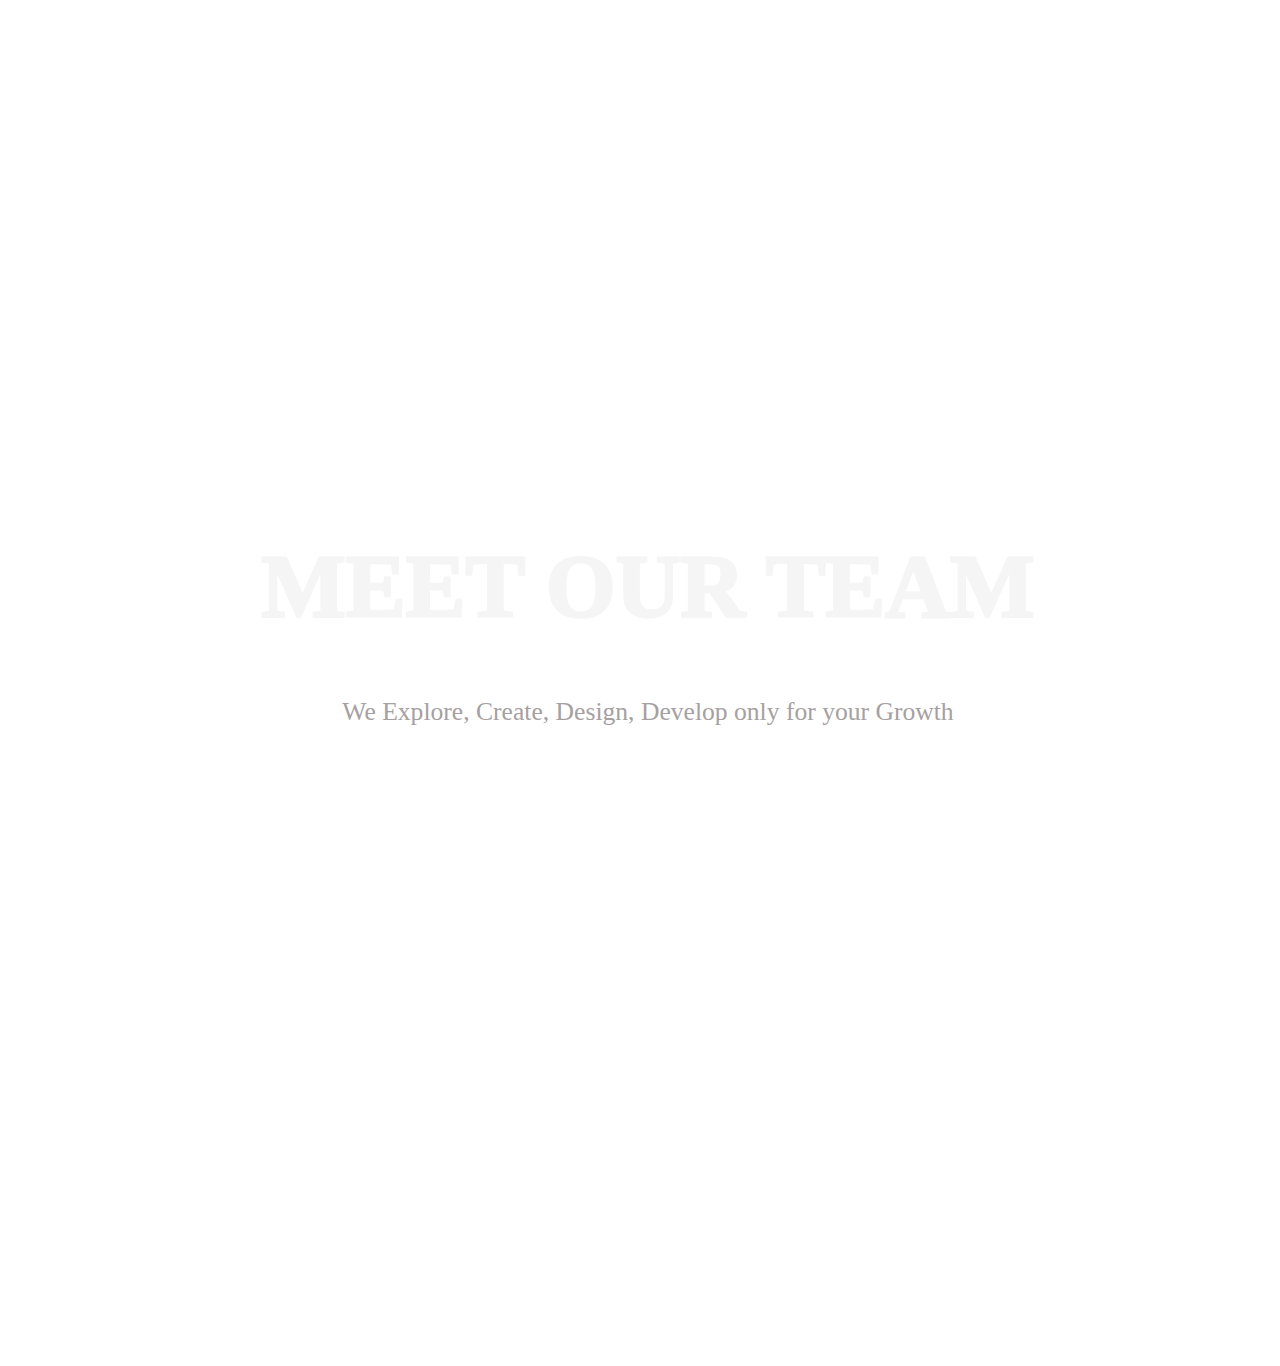
==== demo.html @ 9d8e81cb "our team page added and its layout is fixed for the larger screens" ====
<!DOCTYPE html>
<html lang="en">
<head>
    <meta charset="UTF-8">
    <meta name="viewport" content="width=device-width, initial-scale=1.0">
    <title>Document</title>
</head>
<body>
    <div id="team" class="team-container-outer">
    
        <div class="team-container">
            <div class="first-column">
                <div class="box box1"></div>
                <div class="box box2"></div>
                <div class="box box3"></div>
            </div>
            <div class="second-column">
                <h1>MEET OUR TEAM</h1>
                <p>We Explore, Create, Design, Develop only for your Growth</p>
            </div>
            <div class="third-column">
                <div class="box box4"></div>
                <div class="box box5"></div>
                <div class="box box6">
                    <div class="box box6-1"></div>
                    <div class="box box6-2"></div>
                </div>
            </div>
        </div>
    </div>
</body>
<style>
    /* team container CSS start */
.team-container-outer {
  display: flex;
  align-items: center;
  justify-content: center;
  width: 100dvw;
  height: 150vh;
}

.team-container{
  display: flex;
  width: 80%;
  height: 90%;
  flex-direction: column;
  align-items: center;
}

@media (min-width:1450px) {
  .team-container-outer {
    width: 100dvw;
    height: 180vh;
  }
  
  .team-container{
    display: flex;
    width: 60%;
    height: 90%;

  }
}

.first-column, .second-column, .third-column {
  width: 100%;
  display: flex;
}
.first-column{
  flex:2.5 1; 
  flex-direction: row;
  justify-content: space-between;
  gap: 25px;
}
.second-column{
  flex:1 1; 
  flex-direction: column;
  justify-content: center;
  text-align: center;
}
.third-column{
  flex:3 1; 
  justify-content: space-between;
  gap: 25px;
}


.box {
  width: 30%;
  border-radius: 40px;
}
.box:hover{
  transform: scale(1.05);
}

.box1 { 
  flex: 1 1;
  background: url(TEAM/Aayush.jpeg);
  background-size: cover;
  height: 70%;
  }

.box2 { 
  flex: 1 1;
  background: url(TEAM/Lakshya.jpeg);
  background-size: cover;
  height: 70%;
  align-self: end ;  }

.box3 { 
  flex: 1 1;
  background: url(TEAM/Abhijeet.jpeg);
  background-size: cover;
  height: 70%;}

.box4 { 
  flex: 1 1;
  background: url(TEAM/Sumit.jpeg);
  background-size: cover;
  height: 95%;
  align-self: center;  }

.box5 { 
  flex: 1 1;
  background: url(TEAM/Aman.jpeg);
  background-size: cover;
  height: 80%;
  align-self: center ;  }

.box6 { 
  display: flex;
  flex-direction: column;
  height: 98%;
  gap: 3%;  }

.box6-1 { 
  width: 100%;
  flex: 1 1;
  background: url(TEAM/Avneesh.jpg);
  background-size: cover;  }

.box6-2 { 
  width: 100%;
  flex: 1 1;
  background: url(TEAM/Divyanshu.jpeg);
  background-size: cover;  }


.second-column h1 {
  margin-top: 30px;
  font-size: 7vw;
  font-family: 'Inter';
  font-weight: 1000;
  color: whitesmoke;
  white-space: nowrap;
}

.second-column p {
  margin: 0;
  font-size: 2vw;
  font-family: 'Inter';
  color: #A6A0A0;
  margin-bottom: 50px;
}

@media (max-width: 768px) {
  .team-container-outer{
    height: 90vh;
  }
  .box-6{
    gap: 2px;
  }
}

@media (max-width: 480px) {
  .team-container-outer{
    height: 45vh;
  }
  .box{
    border-radius: 25px;
  }
  .box-6{
    gap: 0;
  }
}

/* team container CSS end */
</style>
</html>
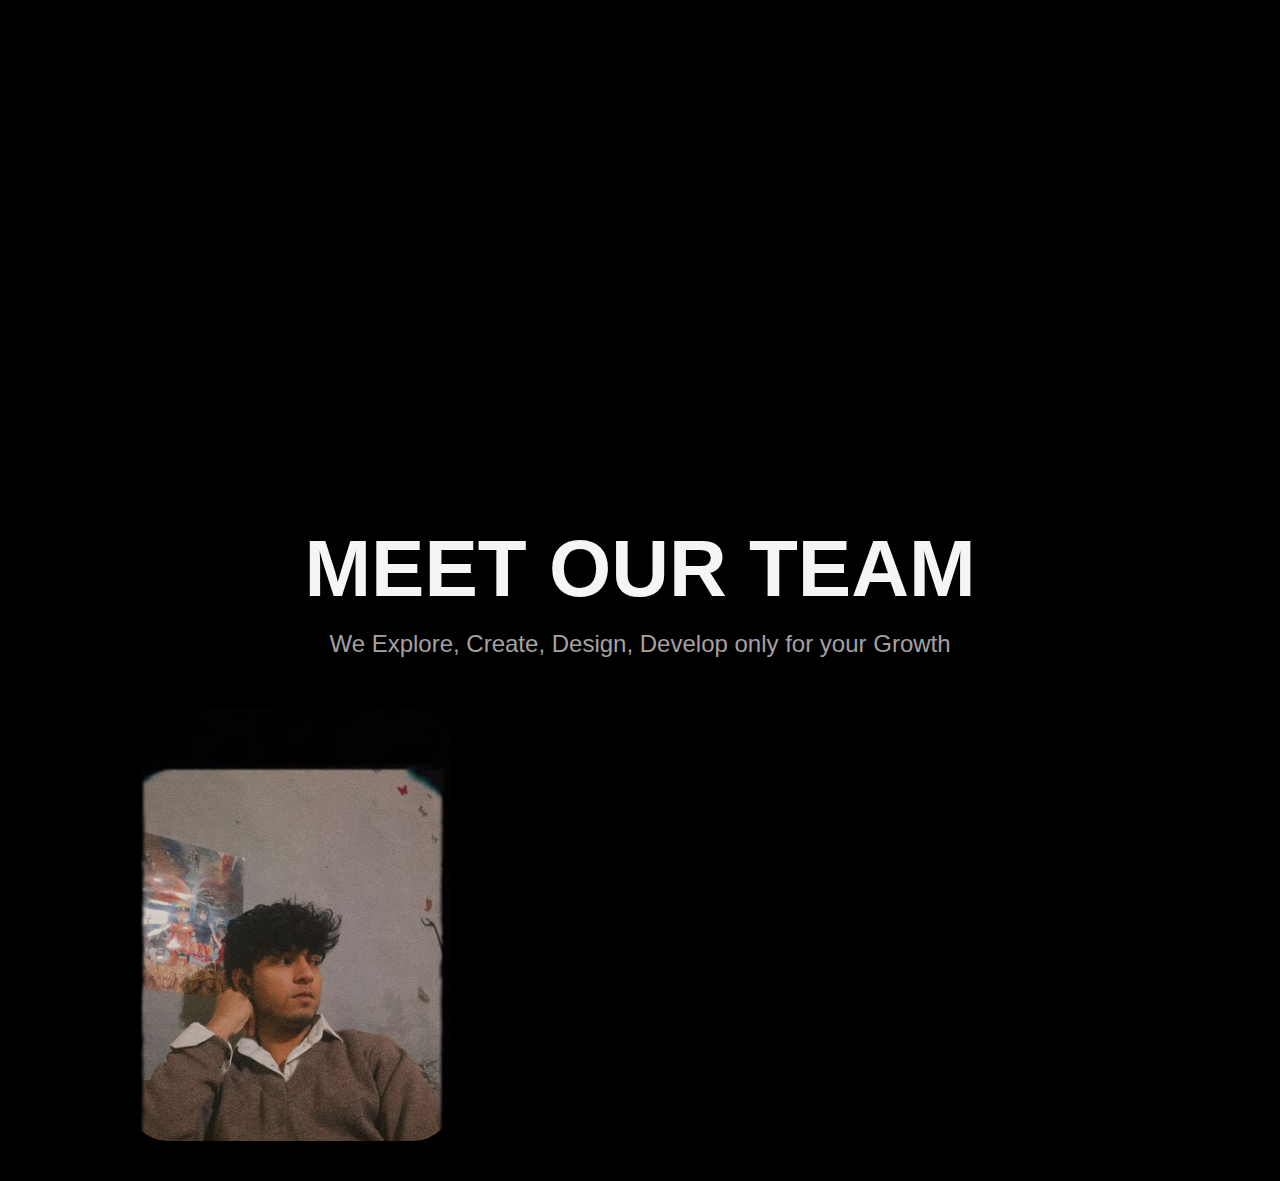
==== commit ab4d4236: "added hover animations on the team page and fixed the hover of solutions in mobile" ====
--- a/demo.html
+++ b/demo.html
@@ -1,13 +1,221 @@
 <!DOCTYPE html>
 <html lang="en">
+
 <head>
     <meta charset="UTF-8">
     <meta name="viewport" content="width=device-width, initial-scale=1.0">
-    <title>Document</title>
+    <title>Team Page</title>
+    <style>
+        /* Reset and base styles */
+        * {
+            margin: 0;
+            padding: 0;
+            box-sizing: border-box;
+        }
+
+        body {
+            background-color: #000;
+            color: #fff;
+            font-family: 'Inter', sans-serif;
+            overflow-x: hidden;
+        }
+
+        /* Team container styles */
+        .team-container-outer {
+            display: flex;
+            align-items: center;
+            justify-content: center;
+            width: 100%;
+            min-height: 100vh;
+            padding: 40px 0;
+            background-color: #000;
+        }
+
+        .team-container {
+            display: flex;
+            width: 80%;
+            max-width: 1600px;
+            flex-direction: column;
+            gap: 25px;
+        }
+
+        /* Columns styling */
+        .first-column,
+        .third-column {
+            width: 100%;
+            display: flex;
+            gap: 25px;
+        }
+
+        .first-column {
+            flex: 2.5;
+        }
+
+        .second-column {
+            flex: 1;
+            display: flex;
+            flex-direction: column;
+            justify-content: center;
+            text-align: center;
+            margin: 25px 0;
+        }
+
+        .third-column {
+            flex: 3;
+        }
+
+        /* Team member boxes */
+        .box {
+            border-radius: 40px;
+            transition: transform 0.3s ease;
+            overflow: hidden;
+            background-size: cover;
+            background-position: center;
+            flex: 1;
+            aspect-ratio: 3/4;
+        }
+
+        .box:hover {
+            transform: scale(1.05);
+        }
+
+        /* Individual team member styling */
+        .box1 {
+            background: url(TEAM/Aayush.jpeg);
+            background-size: cover;
+        }
+
+        .box2 {
+            background: url(TEAM/Lakshya.jpeg);
+            background-size: cover;
+        }
+
+        .box3 {
+            background: url(TEAM/Abhijeet.jpeg);
+            background-size: cover;
+        }
+
+        .box4 {
+            background: url(Team/Sumit.jpeg);
+            background-size: cover;
+        }
+
+        .box5 {
+            background: url(TEAM/Aman.jpeg);
+            background-size: cover;
+        }
+
+        .box6 {
+            display: flex;
+            flex-direction: column;
+            gap: 25px;
+            border-radius: 0;
+        }
+
+        .box6-1 {
+            width: 100%;
+            flex: 1;
+            border-radius: 40px;
+            background: url(TEAM/Avneesh.jpg);
+            background-size: cover;
+        }
+
+        .box6-2 {
+            width: 100%;
+            flex: 1;
+            border-radius: 40px;
+            background: url(TEAM/Divyanshu.jpeg);
+            background-size: cover;
+        }
+
+        /* Text styling */
+        .second-column h1 {
+            font-size: clamp(2.5rem, 7vw, 5rem);
+            font-weight: 900;
+            color: whitesmoke;
+            margin-bottom: 15px;
+        }
+
+        .second-column p {
+            font-size: clamp(0.9rem, 2vw, 1.5rem);
+            color: #A6A0A0;
+            max-width: 90%;
+            margin: 0 auto;
+        }
+
+        /* Responsive adjustments */
+        @media (min-width: 1450px) {
+            .team-container {
+                width: 70%;
+            }
+        }
+
+        @media (max-width: 992px) {
+            .team-container {
+                width: 90%;
+            }
+        }
+
+        @media (max-width: 768px) {
+
+            .first-column,
+            .third-column {
+                gap: 15px;
+            }
+
+            .box6 {
+                gap: 15px;
+            }
+
+            .box,
+            .box6-1,
+            .box6-2 {
+                border-radius: 30px;
+            }
+        }
+
+        @media (max-width: 576px) {
+            .team-container {
+                width: 95%;
+                gap: 15px;
+            }
+
+            .first-column,
+            .third-column {
+                gap: 10px;
+            }
+
+            .second-column {
+                margin: 15px 0;
+            }
+
+            .box,
+            .box6-1,
+            .box6-2 {
+                border-radius: 20px;
+            }
+
+            .box6 {
+                gap: 10px;
+            }
+        }
+
+        @media (max-width: 480px) {
+
+            .first-column,
+            .third-column {
+                gap: 8px;
+            }
+
+            .box6 {
+                gap: 8px;
+            }
+        }
+    </style>
 </head>
+
 <body>
     <div id="team" class="team-container-outer">
-    
         <div class="team-container">
             <div class="first-column">
                 <div class="box box1"></div>
@@ -22,167 +230,12 @@
                 <div class="box box4"></div>
                 <div class="box box5"></div>
                 <div class="box box6">
-                    <div class="box box6-1"></div>
-                    <div class="box box6-2"></div>
+                    <div class="box6-1"></div>
+                    <div class="box6-2"></div>
                 </div>
             </div>
         </div>
     </div>
 </body>
-<style>
-    /* team container CSS start */
-.team-container-outer {
-  display: flex;
-  align-items: center;
-  justify-content: center;
-  width: 100dvw;
-  height: 150vh;
-}
-
-.team-container{
-  display: flex;
-  width: 80%;
-  height: 90%;
-  flex-direction: column;
-  align-items: center;
-}
-
-@media (min-width:1450px) {
-  .team-container-outer {
-    width: 100dvw;
-    height: 180vh;
-  }
-  
-  .team-container{
-    display: flex;
-    width: 60%;
-    height: 90%;
-
-  }
-}
-
-.first-column, .second-column, .third-column {
-  width: 100%;
-  display: flex;
-}
-.first-column{
-  flex:2.5 1; 
-  flex-direction: row;
-  justify-content: space-between;
-  gap: 25px;
-}
-.second-column{
-  flex:1 1; 
-  flex-direction: column;
-  justify-content: center;
-  text-align: center;
-}
-.third-column{
-  flex:3 1; 
-  justify-content: space-between;
-  gap: 25px;
-}
-
-
-.box {
-  width: 30%;
-  border-radius: 40px;
-}
-.box:hover{
-  transform: scale(1.05);
-}
-
-.box1 { 
-  flex: 1 1;
-  background: url(TEAM/Aayush.jpeg);
-  background-size: cover;
-  height: 70%;
-  }
-
-.box2 { 
-  flex: 1 1;
-  background: url(TEAM/Lakshya.jpeg);
-  background-size: cover;
-  height: 70%;
-  align-self: end ;  }
-
-.box3 { 
-  flex: 1 1;
-  background: url(TEAM/Abhijeet.jpeg);
-  background-size: cover;
-  height: 70%;}
-
-.box4 { 
-  flex: 1 1;
-  background: url(TEAM/Sumit.jpeg);
-  background-size: cover;
-  height: 95%;
-  align-self: center;  }
-
-.box5 { 
-  flex: 1 1;
-  background: url(TEAM/Aman.jpeg);
-  background-size: cover;
-  height: 80%;
-  align-self: center ;  }
-
-.box6 { 
-  display: flex;
-  flex-direction: column;
-  height: 98%;
-  gap: 3%;  }
-
-.box6-1 { 
-  width: 100%;
-  flex: 1 1;
-  background: url(TEAM/Avneesh.jpg);
-  background-size: cover;  }
-
-.box6-2 { 
-  width: 100%;
-  flex: 1 1;
-  background: url(TEAM/Divyanshu.jpeg);
-  background-size: cover;  }
-
-
-.second-column h1 {
-  margin-top: 30px;
-  font-size: 7vw;
-  font-family: 'Inter';
-  font-weight: 1000;
-  color: whitesmoke;
-  white-space: nowrap;
-}
-
-.second-column p {
-  margin: 0;
-  font-size: 2vw;
-  font-family: 'Inter';
-  color: #A6A0A0;
-  margin-bottom: 50px;
-}
-
-@media (max-width: 768px) {
-  .team-container-outer{
-    height: 90vh;
-  }
-  .box-6{
-    gap: 2px;
-  }
-}
-
-@media (max-width: 480px) {
-  .team-container-outer{
-    height: 45vh;
-  }
-  .box{
-    border-radius: 25px;
-  }
-  .box-6{
-    gap: 0;
-  }
-}
-
-/* team container CSS end */
-</style>
+
 </html>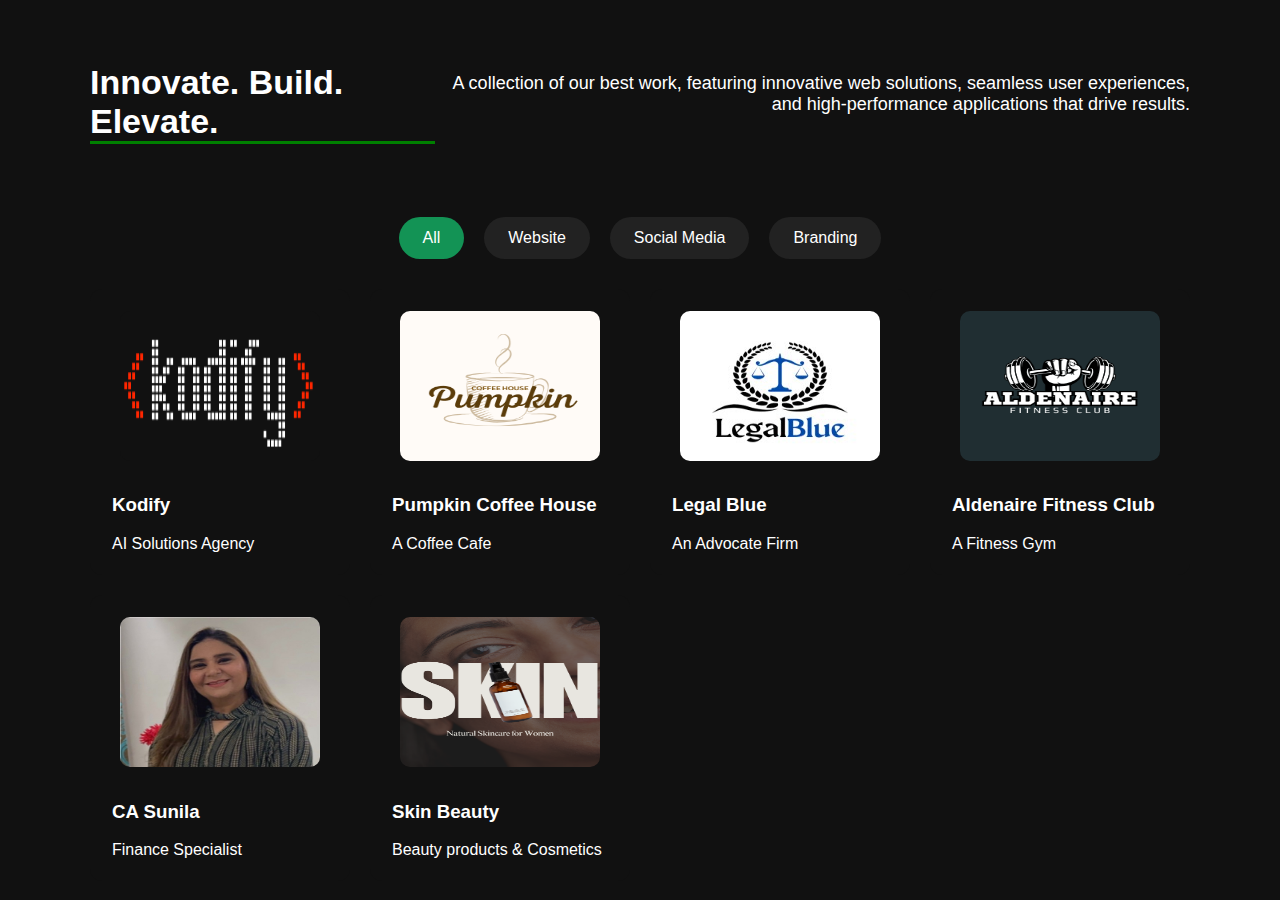
==== commit 8c44a26e: "Add testimonial section with filtering functionality and responsive design" ====
--- a/demo.html
+++ b/demo.html
@@ -6,236 +6,279 @@
     <meta name="viewport" content="width=device-width, initial-scale=1.0">
     <title>Team Page</title>
     <style>
+        *{
+            background-color: #111;
+        }
         /* Reset and base styles */
-        * {
+        .page7 {
+            box-sizing: border-box;
+            margin-top: 40px;
+            /* padding: 0; */
+            /* background-color: #111; */
+            font-family: 'Poppins', sans-serif;
+            /* background: #000; */
+            color: white;
+            /* padding: 40px; */
+        }
+
+        .page7-header {
+            display: flex;
+            justify-content: space-between;
+            align-items: center;
+            max-width: 1100px;
+            margin: 0 auto;
+            padding-bottom: 20px;
+        }
+
+        .page7-header h1 {
+            font-size: 34px;
+            font-weight: bold;
+            border-bottom: 3px solid green;
+            display: inline-block;
+            margin-right: 5px;
+        }
+
+
+
+        .page7-header p {
+            max-width: 750px;
+            margin-top: 0;
+            text-align: right;
+            font-size: 18px;
+            /* color: #bbb; */
+        }
+
+        .filters {
+            display: flex;
+            justify-content: center;
+            gap: 20px;
+            margin: 30px 0;
+        }
+
+        .filter-btn {
+            background: #222;
+            color: white;
+            border: none;
+            padding: 12px 24px;
+            border-radius: 30px;
+            cursor: pointer;
+            font-size: 16px;
+            transition: 0.3s ease;
+        }
+
+        .filter-btn:hover,
+        .filter-btn.active {
+            background: #139355;
+        }
+
+        .testimonial-grid {
+            display: grid;
+            grid-template-columns: repeat(auto-fit, minmax(250px, 1fr));
+            gap: 20px;
+            max-width: 1100px;
+            margin: 0 auto;
+        }
+
+        .testimonial {
+            background: #111;
+            border-radius: 12px;
+            padding: 20px;
+            border: 2px solid transparent;
+            transition: 0.3s ease;
+            display: flex;
+            flex-direction: column;
+            align-items: flex-start;
+            cursor: pointer;
+        }
+
+        .testimonial:hover {
+            border-color: #139355;
+        }
+
+        .testimonial img {
+            height: 150px;
+            width: 200px;
+            border-radius: 10px;
+            margin-bottom: 15px;
+            align-self: center;
+        }
+
+        .testimonial p {
             margin: 0;
-            padding: 0;
-            box-sizing: border-box;
-        }
-
-        body {
-            background-color: #000;
-            color: #fff;
-            font-family: 'Inter', sans-serif;
-            overflow-x: hidden;
-        }
-
-        /* Team container styles */
-        .team-container-outer {
-            display: flex;
+        }
+
+        .popup {
+            display: none;
+            position: fixed;
+            top: 50%;
+            left: 50%;
+            transform: translate(-50%, -50%);
+            background: #222;
+            border: 2px solid rgb(78, 23, 78);
+            padding: 30px;
+            border-radius: 12px;
+            box-shadow: 0 0 10px rgba(255, 255, 255, 0.2);
+            width: 80%;
+            height: 55%;
+            max-width: 600px;
+
+        }
+
+        .popup .close-btn {
+            position: absolute;
+            top: 10px;
+            right: 10px;
+            background: red;
+            color: white;
+            border: none;
+            padding: 5px 10px;
+            border-radius: 8px;
+            cursor: pointer;
+        }
+
+        .popup-content {
+            display: flex;
+            justify-content: space-between;
+            flex-direction: column;
+            gap: 10px;
+        }
+
+        .popup img {
+            height: 150px;
+            width: 200px;
+            border-radius: 10px;
+            margin-bottom: 15px;
+
+        }
+
+        .popup-text {
+            flex: 1;
+        }
+
+        .popup-logo {
+            width: 45px;
+            height: 45px;
+            border-radius: 10px;
+        }
+
+        .popup-header {
+            display: flex;
+            justify-content: space-between;
             align-items: center;
-            justify-content: center;
+            text-align: left;
+        }
+
+
+        .popup-description {
+            margin-top: 20px;
+            font-size: 16px;
+            color: #ddd;
+            text-align: left;
+        }
+
+        .overlay {
+            display: none;
+            position: fixed;
+            top: 0;
+            left: 0;
             width: 100%;
-            min-height: 100vh;
-            padding: 40px 0;
-            background-color: #000;
-        }
-
-        .team-container {
-            display: flex;
-            width: 80%;
-            max-width: 1600px;
-            flex-direction: column;
-            gap: 25px;
-        }
-
-        /* Columns styling */
-        .first-column,
-        .third-column {
-            width: 100%;
-            display: flex;
-            gap: 25px;
-        }
-
-        .first-column {
-            flex: 2.5;
-        }
-
-        .second-column {
-            flex: 1;
-            display: flex;
-            flex-direction: column;
-            justify-content: center;
-            text-align: center;
-            margin: 25px 0;
-        }
-
-        .third-column {
-            flex: 3;
-        }
-
-        /* Team member boxes */
-        .box {
-            border-radius: 40px;
-            transition: transform 0.3s ease;
-            overflow: hidden;
-            background-size: cover;
-            background-position: center;
-            flex: 1;
-            aspect-ratio: 3/4;
-        }
-
-        .box:hover {
-            transform: scale(1.05);
-        }
-
-        /* Individual team member styling */
-        .box1 {
-            background: url(TEAM/Aayush.jpeg);
-            background-size: cover;
-        }
-
-        .box2 {
-            background: url(TEAM/Lakshya.jpeg);
-            background-size: cover;
-        }
-
-        .box3 {
-            background: url(TEAM/Abhijeet.jpeg);
-            background-size: cover;
-        }
-
-        .box4 {
-            background: url(Team/Sumit.jpeg);
-            background-size: cover;
-        }
-
-        .box5 {
-            background: url(TEAM/Aman.jpeg);
-            background-size: cover;
-        }
-
-        .box6 {
-            display: flex;
-            flex-direction: column;
-            gap: 25px;
-            border-radius: 0;
-        }
-
-        .box6-1 {
-            width: 100%;
-            flex: 1;
-            border-radius: 40px;
-            background: url(TEAM/Avneesh.jpg);
-            background-size: cover;
-        }
-
-        .box6-2 {
-            width: 100%;
-            flex: 1;
-            border-radius: 40px;
-            background: url(TEAM/Divyanshu.jpeg);
-            background-size: cover;
-        }
-
-        /* Text styling */
-        .second-column h1 {
-            font-size: clamp(2.5rem, 7vw, 5rem);
-            font-weight: 900;
-            color: whitesmoke;
-            margin-bottom: 15px;
-        }
-
-        .second-column p {
-            font-size: clamp(0.9rem, 2vw, 1.5rem);
-            color: #A6A0A0;
-            max-width: 90%;
-            margin: 0 auto;
-        }
-
-        /* Responsive adjustments */
-        @media (min-width: 1450px) {
-            .team-container {
-                width: 70%;
+            height: 100%;
+            background: rgba(0, 0, 0, 0.6);
+            /* Semi-transparent black */
+            backdrop-filter: blur(5px);
+            /* Apply blur effect */
+            z-index: 10;
+            /* Ensure it covers everything */
+        }
+
+        @media (max-width: 768px) {
+            .overlay {
+                flex-direction: column;
+                text-align: center;
             }
-        }
-
-        @media (max-width: 992px) {
-            .team-container {
-                width: 90%;
+
+            .testimonial-section p {
+                font-size: 14px;
             }
-        }
-
-        @media (max-width: 768px) {
-
-            .first-column,
-            .third-column {
-                gap: 15px;
-            }
-
-            .box6 {
-                gap: 15px;
-            }
-
-            .box,
-            .box6-1,
-            .box6-2 {
-                border-radius: 30px;
-            }
-        }
-
-        @media (max-width: 576px) {
-            .team-container {
-                width: 95%;
-                gap: 15px;
-            }
-
-            .first-column,
-            .third-column {
-                gap: 10px;
-            }
-
-            .second-column {
-                margin: 15px 0;
-            }
-
-            .box,
-            .box6-1,
-            .box6-2 {
-                border-radius: 20px;
-            }
-
-            .box6 {
-                gap: 10px;
-            }
-        }
-
-        @media (max-width: 480px) {
-
-            .first-column,
-            .third-column {
-                gap: 8px;
-            }
-
-            .box6 {
-                gap: 8px;
-            }
+
         }
     </style>
 </head>
 
 <body>
-    <div id="team" class="team-container-outer">
-        <div class="team-container">
-            <div class="first-column">
-                <div class="box box1"></div>
-                <div class="box box2"></div>
-                <div class="box box3"></div>
-            </div>
-            <div class="second-column">
-                <h1>MEET OUR TEAM</h1>
-                <p>We Explore, Create, Design, Develop only for your Growth</p>
-            </div>
-            <div class="third-column">
-                <div class="box box4"></div>
-                <div class="box box5"></div>
-                <div class="box box6">
-                    <div class="box6-1"></div>
-                    <div class="box6-2"></div>
+    <section id="our work" class="page7 hidden animate-on-scroll">
+        <div class="page7-header">
+            <h1>Innovate. Build. Elevate.</h1>
+            <p>A collection of our best work, featuring innovative web solutions, seamless user experiences, and
+                high-performance
+                applications that drive results. </p>
+        </div>
+    
+        <div class="filters">
+            <button class="filter-btn active" onclick="filterTestimonials('all')">All</button>
+            <button class="filter-btn" onclick="filterTestimonials('website')">Website</button>
+            <button class="filter-btn" onclick="filterTestimonials('social')">Social Media</button>
+            <button class="filter-btn" onclick="filterTestimonials('branding')">Branding</button>
+        </div>
+    
+        <div class="testimonial-grid" id="testimonial-grid">
+            <div class="testimonial" data-category="website"
+                onclick="openPopup('Testimonial image/upsight new/kodify (3).png','Kodify','AI Solution Agency','We built Kodify.in, a sleek, high-performance website with a modern UI/UX, responsive design, and seamless functionality. Our solution enhances their digital presence, ensuring an engaging and smooth user experience.')">
+                <img src="media/kodify (3).png" alt="Company Logo">
+                <div class="head-testimonial">
+                    <h3>Kodify</h3>
+                    <p>AI Solutions Agency</p>
                 </div>
             </div>
-        </div>
-    </div>
+    
+            <div class="testimonial" data-category="website"
+                onclick="openPopup('Testimonial image/upsight new/Brown Coffee House Cafe Loho.png','Pumpkin Coffee House', 'A Coffee Cafe','We designed and developed a sleek, responsive, and fast-loading static website for Pumpkin Coffee House. The site showcases their menu, ambiance, and brand story with an intuitive design, ensuring a delightful user experience for coffee lover')">
+                <img src="media/Brown Coffee House Cafe Loho.png" alt="Company Logo">
+                <h3>Pumpkin Coffee House</h3>
+                <p>A Coffee Cafe</p>
+            </div>
+            <div class="testimonial" data-category="social"
+                onclick="openPopup('Testimonial image/upsight new/legal blue.jpeg','Legal Blue', 'An Advocate Firm','We managed social media for a renowned law firm, crafting engaging content to enhance their online presence. Through strategic posts, we spread legal literacy, educated the audience on rights and laws, and built a strong digital brand for the firm.')">
+                <img src="media/legal blue.jpeg" alt="Company Logo">
+                <h3>Legal Blue</h3>
+                <p>An Advocate Firm</p>
+            </div>
+            <div class="testimonial" data-category="social"
+                onclick="openPopup('Testimonial image/upsight new/Black and White Modern Fitness Club Logo.png','Aldenaire Fitness Club','A Fitness Gym', 'We managed Aldenaire Fitness Club s social media presence, creating engaging fitness content, workout tips, and motivational posts to build a strong community.')">
+                <img src="media/Black and White Modern Fitness Club Logo.png" alt="Company Logo">
+                <h3>Aldenaire Fitness Club</h3>
+                <p>A Fitness Gym</p>
+            </div>
+            <div class="testimonial" data-category="branding"
+                onclick="openPopup('Testimonial image/upsight new/ca sunila.jpeg','CA Sunila', 'A Finacial consultant','We helped our client establish a strong personal brand in financial literacy across multiple social media platforms. Through strategic content creation, audience engagement, and expert insights, we positioned her as a trusted voice in finance, empowering people with valuable financial knowledge. ')">
+                <img src="media/ca sunila.jpeg" alt="Company Logo">
+                <h3>CA Sunila</h3>
+                <p>Finance Specialist</p>
+            </div>
+            <div class="testimonial" data-category="branding"
+                onclick="openPopup('Testimonial image/upsight new/skin beauty products.png', 'Skin Beauty','Beauty products & Cosmetics','We built a strong personal brand for a cosmetic entrepreneur, positioning her as an expert in skincare and beauty. Through strategic content, engaging visuals, and audience interaction, we established trust and credibility, growing her influence in the beauty industry. 💄✨')">
+                <img src="media/skin beauty products.png" alt="Company Logo">
+                <h3>Skin Beauty </h3>
+                <p>Beauty products & Cosmetics</p>
+            </div>
+        </div>
+    
+        <div class="overlay" id="overlay">
+            <div class="popup" id="popup">
+                <button class="close-btn" onclick="closePopup()">Close</button>
+                <div class="popup-content">
+                    <div class="popup-header">
+                        <div>
+                            <h2 id="popup-title"></h2>
+                            <h3 id="popup-subtitle"></h3>
+                        </div>
+                        <img id="popup-logo" src="" alt="Company Logo">
+                    </div>
+                    <p class="popup-description" id="popup-description"></p>
+                </div>
+            </div>
+        </div>
+    </section>
 </body>
 
 </html>